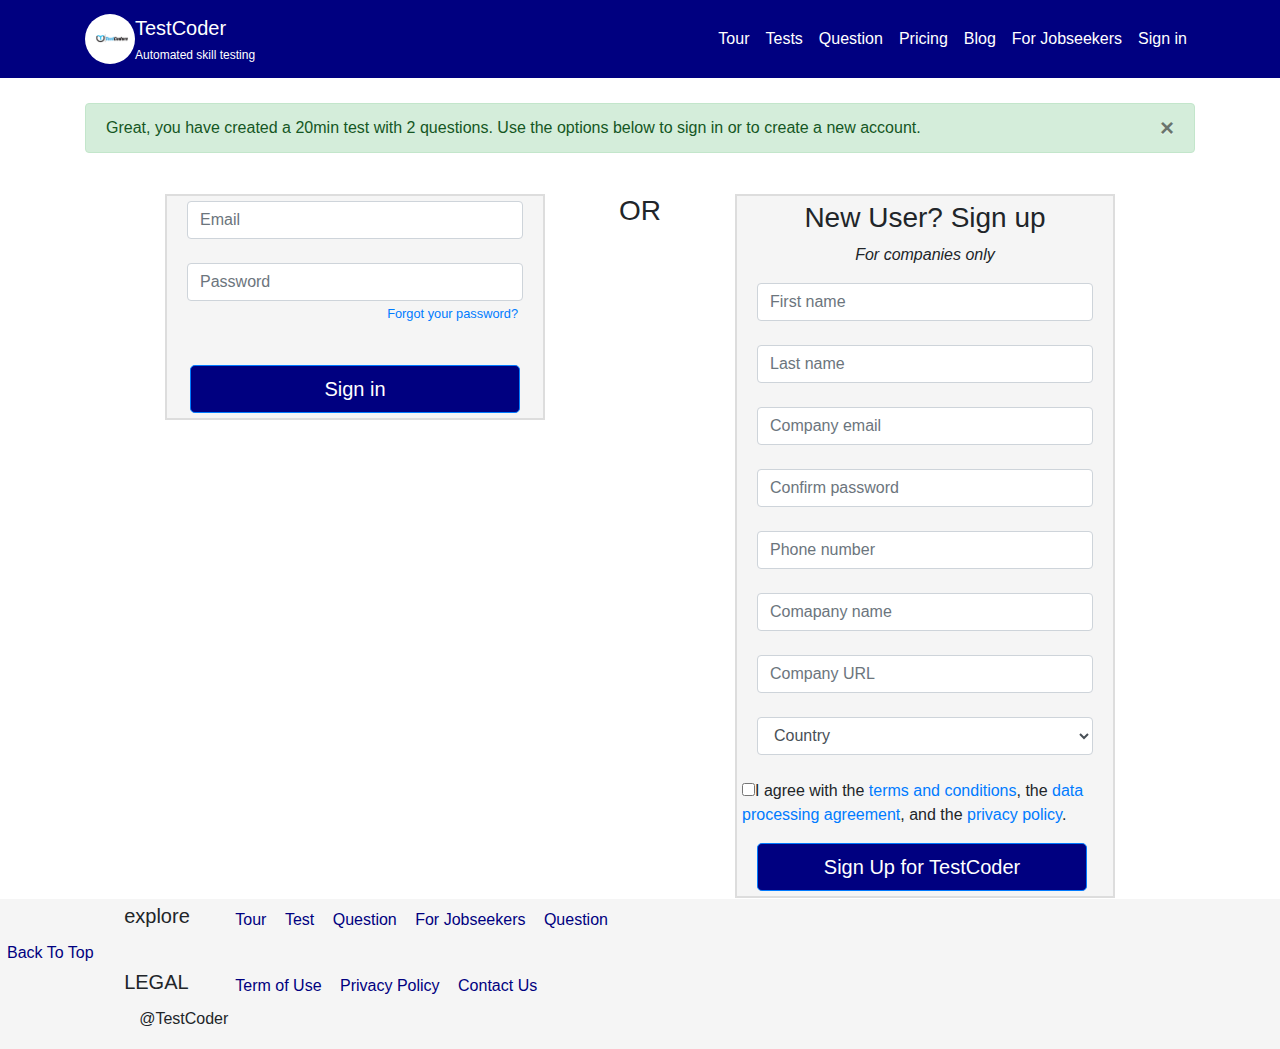
==== SignInSignUp.html @ bffd4761 "initial commit" ====
<!DOCTYPE html>
<html>
   <head>
      <meta charset="utf-8">
      <meta http-equiv="X-UA-Compatible" content="IE=edge">
      <title></title>
      <!-- <link rel="stylesheet"  href="css/bootstrap.min.css"> -->
      <link rel="stylesheet" type="text/css" href="./css/bootstrap.min.css">
      <link rel="stylesheet" type="text/css" href="./css/style.css">
      <style>
         
      </style>
   </head>
   <body>
      <nav class="navbar navbar-expand-sm navbar-blue bg-blue">
    <div class="container">
  <a href="" itemprop="url">
<img src="images/logo3.png" alt=""   class="img_logo" />
 
</a>


  <div class="logo">
  <a class="navbar-brand" href="#">TestCoder</a>
 <h6>Automated skill testing</h6>
 </div>
  
  

  <div class="collapse navbar-collapse" id="navbarSupportedContent">
    <ul class="navbar-nav mr-auto">
      

    </ul>
    
      <ul class="navbar-nav navbar-right">
    <li class="nav-item">
               <a class="nav-link" href="#">Tour</a>
            </li>
            <li class="nav-item">
               <a class="nav-link" href="Tests.html">Tests</a>
            </li>
            <li class="nav-item">
               <a class="nav-link" href="question.html">Question</a>
            </li>
            <li class="nav-item">
               <a class="nav-link" href="pricing.html">Pricing</a>
            </li>
            <li class="nav-item">
               <a class="nav-link" href="blog.html">Blog</a>
            </li>
            <li class="nav-item">
               <a class="nav-link" href="jobseeker.html">For Jobseekers</a>
            </li>
            <li class="">
      <form action="home.html" method="post">
               <a class="nav-link" href="SignInSignUp">Sign in</a>
         
            </li>
  </ul>
  </div>
</div>
</nav>
<div class="container">
    <section class="section_contain">
         <div class="Informessage-box mtop" id="Informessage-box">
            <div class="alert alert-success alert-dismissable ">
               <button type="button" class="close" data-dismiss="alert" aria-hidden="true">&times;</button>
               Great, you have created a 20min test with 2 questions. Use the options below to sign in or to create a new account.
            </div>
         </div>
      </div>
    </section>
      <div class="container">
  <section class="section_contain">
  <div class="row">
    <div class="col-sm-1">
      
    </div>
    <!-- <div class="signin"> -->
    <div class="col-sm-4 signin">
<form action="" method="post" id="sign">
      <input type="text" placeholder="Email" class="form-control first_name col-sm-11 "><br>
      <input type="password" placeholder="Password" class="form-control first_name col-sm-11 ">
      <div class="form-group no-margin-top">
                        <div class="col-xs-10 col-xs-offset-1 text-right forget">
                           <small>
                           <a href="/account/forgot-password">Forgot your password?</a>
                           </small>
                        </div>
                     </div><br>
      <center><input type="submit" name="Submit" value="Sign in" class="btn btn-lg btn1 btn-primary  btn-block"  id="button" /><center>
      </center>
                        </div>
      

    <!-- </div> -->
  
    <div class="col-sm-2">
      <center><h3>OR</h3></center>
    </div>
    <!-- <div class="signin"> -->
    <div class="col-sm-4 signup">
      <form action="" method="post">
        <div class="form-group no-margin-top">
                        <div class="text-center">
                           <h3>New User? Sign up</h3>
                           <em>For companies only</em>
                        </div>
                     </div>
      <input type="text" placeholder="First name" class="form-control first_name col-sm-11 " ><br>
      <input type="password" placeholder="Last name" class="form-control first_name col-sm-11 " id="first_name"><br>
      <input type="password" placeholder="Company email" class="form-control first_name col-sm-11 "><br>
      <input type="password" placeholder="Confirm password" class="form-control first_name col-sm-11 "><br>
      <input type="password" placeholder="Phone number" class="form-control first_name col-sm-11 "><br>
      <input type="password" placeholder="Comapany name" class="form-control first_name col-sm-11"><br>
      <input type="password" placeholder="Company URL" class="form-control first_name col-sm-11"><br>
      <select class="form-control placeholder first_name col-sm-11" data-val-length-max="50" data-val-required="The country is required." id="Country" name="Country">
         <option disabled="disabled" selected="selected" value="">Country</option>
                              <option value="Afghanistan">Afghanistan</option>
                              <option value="Albania">Albania</option>
                              <option value="Algeria">Algeria</option>
                              <option value="Andorra">Andorra</option>
                              <option value="Angola">Angola</option>
                              <option value="Antigua and Barbuda">Antigua and Barbuda</option>
                              <option value="Argentina">Argentina</option>
                              <option value="Armenia">Armenia</option>
                                 <option value="Bahamas">Bahamas</option>
                              <option value="Bahrain">Bahrain</option>
                              <option value="Bangladesh">Bangladesh</option>
                              <option value="Barbados">Barbados</option>
                              <option value="Belarus">Belarus</option>
                              <option value="Belgium">Belgium</option>
                          </select><br>
                          
                          <div class="row">

                            
                              <div class="col-sm-12">
                   
                    <p><input type="checkbox" name="checkbox">I agree with the <a href="/legal/terms-and-conditions" target="_blank">terms and conditions</a>, the <a href="/legal/data-processing-agreement" target="_blank">data processing agreement</a>, and the <a href="/legal/privacy-policy" target="_blank">privacy policy</a>.</p>
                </div>
                  <!-- <label class="text-normal" class="col-sm-8">
                                    I agree with the <a href="/legal/terms-and-conditions" target="_blank">terms and conditions</a>, the <a href="/legal/data-processing-agreement" target="_blank">data processing agreement</a>, and the <a href="/legal/privacy-policy" target="_blank">privacy policy</a>.
                                    </label> -->

                              
                       </div>
      <input type="submit" name="Submit" value="Sign Up for TestCoder" class="btn btn-lg btn-primary first_name btn-block" id="button" />
    </form>
                        </div>
      </div>
    <!-- </div> -->
  


    <div class="col-sm-1">
      
    </div>
  

</section>
</div>

      <div class="footer">
      <div class="row">
       <div class="col-sm-12">
        <div class="row">
           <div class="col-sm-1"></div>
           <div class="col-sm-6">
            <div class="form-inline">
             <div class="col-sm-2">
              <h5>explore</h5>
             </div>
             <div class="col-sm-10">
              <a class="link" href="#">Tour</a>
              <a class="link" href="#">Test</a>
              <a class="link" href="#">Question</a>
              <a class="link" href="#">For Jobseekers</a>
              <a class="link" href="#">Question</a>
             </div>
            </div>
           </div>
           <div class="form-inline">
            <div class="col-sm-12">
            </div>
           </div>
           <div class="form-inline">
            <div class="col-sm-12" >
             <a class="link" href="#" id="back" >Back To Top</a>
            </div>
           </div>
           <div class="col-sm-1"></div>
        </div>
       </div>
      </div>
      <div class="row">
       <div class="col-sm-12">
        <div class="row">
           <div class="col-sm-1"></div>
           <div class="col-sm-6">
            <div class="form-inline">
             <div class="col-sm-2">
              <h5>LEGAL</h5>
             </div>
             <div class="col-sm-10">
              <a class="link" href="#">Term of Use</a>
              <a class="link" href="#">Privacy Policy</a>
              <a class="link" href="#">Contact Us</a>
             </div>
            </div>
           </div>
        </div>
        <div class="row">
           <div class="col-sm-1"></div>
           <div class="col-sm-6">
            <div class="form-inline">
             <div class="col-sm-2">
              <div class="col-sm-10">
                 @TestCoder
              </div>
             </div>
            </div>
           </div>
        </div>
       </div>
      </div>
    </div>
   </body>
</html>
---- css/style.css ----
.navbar
		{
			background-color:#000080;
		
		}
		.btn1
		{
			background-color:#000080;
			color:white;
		}
		.nav-link
		{
		color:white;
		}
		.navbar-brand
		{
		color:white;
		}

		h6
		{
			font-size:12px;
			color:white;
		}
		.signin
		{
			border:2px solid #ddd;
			width:30%;
			height:40%;
			background-color:whitesmoke;
			padding: 5px;

		}
		.signup
		{
			border:2px solid #ddd;
			width:30%;
			background-color:whitesmoke;
			padding: 5px;
			
		}
		.link 
		{
			color:#000080;
		}
		.first_name
		{
			margin-left: 15px;
		}
		#button
		{
			width:330px ;
			background-color:#000080;
		}
		#sign
        {
        	margin-top: 20px;
        }
         .forget
         {
         	margin-right:20px;
         }
		
		#LoginForm
		{
			background-color:whitesmoke;
		}
        .container
        {
         
         z-index:500;
        }
		 .section_contain
		 {
			 padding-top:25px;
		 }
        
         .link
         {
         
         }
         .form-inline
         {
         margin-top:5px;
         }
        
         .footer
         {
         background-color:whitesmoke;
         height:150px;
         }
         .link
         {
         	padding:7px;
         }
         #back
		 {
         margin-right:400px;
		 }
		 .img_logo{
			 height:50px;
			 width:50px;
			 border-radius:30px;
		 }
		 .full-width
		 {
         display:flex;
         }
		 .col
		 {
		 background-color:lightblue;
		 height:50px;
		 border:solid lightblue;
		 border-radius: 10px;
		}
		#all
		{
			display: none;
		}
		#all:target
		{
			display: block;
		}
		 		}
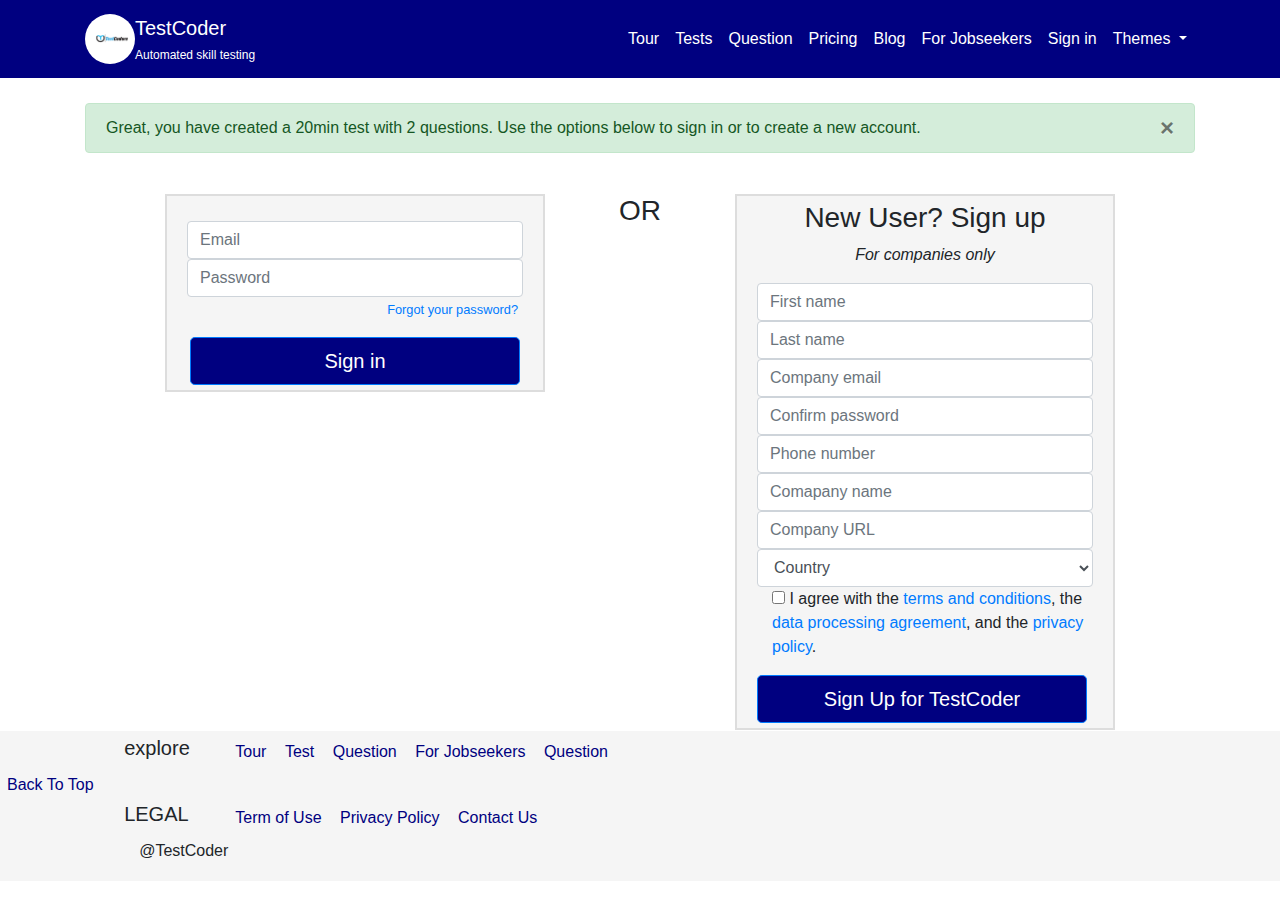
==== commit b3948f1b: "change themes" ====
--- a/SignInSignUp.html
+++ b/SignInSignUp.html
@@ -6,225 +6,231 @@
       <title></title>
       <!-- <link rel="stylesheet"  href="css/bootstrap.min.css"> -->
       <link rel="stylesheet" type="text/css" href="./css/bootstrap.min.css">
-      <link rel="stylesheet" type="text/css" href="./css/style.css">
-      <style>
-         
-      </style>
+       <link id="pagestyle" rel="stylesheet" type="text/css" href="./css/style.css">
+<script>
+function swapStyleSheet(sheet){
+   document.getElementById('pagestyle').setAttribute('href', sheet);
+}
+</script>
+      
    </head>
    <body>
       <nav class="navbar navbar-expand-sm navbar-blue bg-blue">
-    <div class="container">
-  <a href="" itemprop="url">
-<img src="images/logo3.png" alt=""   class="img_logo" />
- 
-</a>
+         <div class="container">
+            <a href="" itemprop="url">
+            <img src="images/logo3.png" alt=""   class="img_logo" />
+            </a>
+            <div class="logo">
+               <a class="navbar-brand" href="#">TestCoder</a>
+               <h6 class="automated">Automated skill testing</h6>
+            </div>
+            <div class="collapse navbar-collapse" id="navbarSupportedContent">
+               <ul class="navbar-nav mr-auto">
+               </ul>
+               <ul class="navbar-nav navbar-right">
+                  <li class="nav-item">
+                     <a class="nav-link" href="#">Tour</a>
+                  </li>
+                  <li class="nav-item">
+                     <a class="nav-link" href="Tests.html">Tests</a>
+                  </li>
+                  <li class="nav-item">
+                     <a class="nav-link" href="question.html">Question</a>
+                  </li>
+                  <li class="nav-item">
+                     <a class="nav-link" href="pricing.html">Pricing</a>
+                  </li>
+                  <li class="nav-item">
+                     <a class="nav-link" href="blog.html">Blog</a>
+                  </li>
+                  <li class="nav-item">
+                     <a class="nav-link" href="jobseeker.html">For Jobseekers</a>
+                  </li>
+                  <li class="">
+                     
+                        <a class="nav-link" href="SignInSignUp.html">Sign in</a>
+                  </li>
+                  <li class="nav-item dropdown">
+                    <a class="nav-link dropdown-toggle" href="#" id="navbardrop" data-toggle="dropdown">
+                      Themes
+                    </a>
+                    <div class="dropdown-menu">
+                     <button id="var_rush" class="btn btn-block" onclick="swapStyleSheet('./css/dark.css')">Ver_rush_green</button>
+                     <button id="var_rush" class="btn btn-block" onclick="swapStyleSheet('./css/blue.css')">Blue_bright_lepsi</button>
+                     <button id="var_rush" class="btn btn-block" onclick="swapStyleSheet('./css/default.css')">Default_blue_red</button>
+                     <button id="var_rush" class="btn btn-block" onclick="swapStyleSheet('./css/style.css')">Default</button>
+                    </div>
+                  </li>
+               </ul>
+            </div>
+         </div>
+      </nav>
+      <div class="container">
+      <section class="section_contain">
+      <div class="Informessage-box mtop" id="Informessage-box">
+      <div class="alert alert-success alert-dismissable ">
+      <button type="button" class="close" data-dismiss="alert" aria-hidden="true">&times;</button>
+      Great, you have created a 20min test with 2 questions. Use the options below to sign in or to create a new account.
+      </div>
+      </div>
+      </div>
+      </section>
+      <div class="container">
+      <section class="section_contain">
+      <div class="row">
+      <div class="col-sm-1">
+      </div>
+      <!-- <div class="signin"> -->
+      <div class="col-sm-4 signin">
+      <form action="" method="post" id="sign">
+      <input type="text" placeholder="Email" class="form-control first_name col-sm-11 ">
+      <input type="password" placeholder="Password" class="form-control first_name col-sm-11 ">
+      <div class="form-group no-margin-top">
+      <div class="col-xs-10 col-xs-offset-1 text-right forget">
+      <small>
+      <a href="/account/forgot-password">Forgot your password?</a>
+      </small>
+      </div>
+      </div>
+      <center><input type="submit" name="Submit" value="Sign in" class="btn btn-lg btn1 btn-primary  btn-block"  id="button" /><center>
+      </center>
+      </div>
+      <!-- </div> -->
+      <div class="col-sm-2">
+      <center><h3>OR</h3></center>
+      </div>
+      <!-- <div class="signin"> -->
+      <div class="col-sm-4 signup">
+      <form action="" method="post">
+      <div class="form-group no-margin-top">
+      <div class="text-center">
+      <h3>New User? Sign up</h3>
+      <em>For companies only</em>
+      </div>
+      </div>
+      <input type="text" placeholder="First name" class="form-control first_name col-sm-11 " >
+      <input type="password" placeholder="Last name" class="form-control first_name col-sm-11 " id="first_name">
+      <input type="password" placeholder="Company email" class="form-control first_name col-sm-11 ">
+      <input type="password" placeholder="Confirm password" class="form-control first_name col-sm-11 ">
+      <input type="password" placeholder="Phone number" class="form-control first_name col-sm-11 ">
+      <input type="password" placeholder="Comapany name" class="form-control first_name col-sm-11">
+      <input type="password" placeholder="Company URL" class="form-control first_name col-sm-11">
+      <select class="form-control placeholder first_name col-sm-11" data-val-length-max="50" data-val-required="The country is required." id="Country" name="Country">
+      <option disabled="disabled" selected="selected" value="">Country</option>
+      <option value="Afghanistan">Afghanistan</option>
+      <option value="Albania">Albania</option>
+      <option value="Algeria">Algeria</option>
+      <option value="Andorra">Andorra</option>
+      <option value="Angola">Angola</option>
+      <option value="Antigua and Barbuda">Antigua and Barbuda</option>
+      <option value="Argentina">Argentina</option>
+      <option value="Armenia">Armenia</option>
+      <option value="Bahamas">Bahamas</option>
+      <option value="Bahrain">Bahrain</option>
+      <option value="Bangladesh">Bangladesh</option>
+      <option value="Barbados">Barbados</option>
+      <option value="Belarus">Belarus</option>
+      <option value="Belgium">Belgium</option>
+      </select>
+      <div class="row">
+      <div class="col-sm-12 first_name">
+      <div class="form-group">
+      <div class="col-sm-12">
+      <p><input type="checkbox" name="checkbox"> I agree with the <a href="/legal/terms-and-conditions" target="_blank">terms and conditions</a>, the <a href="/legal/data-processing-agreement" target="_blank">data processing agreement</a>, and the <a href="/legal/privacy-policy" target="_blank">privacy policy</a>.</p>
+      </div>
+      <!-- <label class="text-normal" class="col-sm-8">
+         I agree with the <a href="/legal/terms-and-conditions" target="_blank">terms and conditions</a>, the <a href="/legal/data-processing-agreement" target="_blank">data processing agreement</a>, and the <a href="/legal/privacy-policy" target="_blank">privacy policy</a>.
+         </label> -->
+      </div>
+      </div>
+      </div>
+      <input type="submit" name="Submit" value="Sign Up for TestCoder" class="btn btn-lg btn-primary first_name btn-block" id="button" />
+      </form>
+      </div>
+      </div>
+      <!-- </div> -->
+      <div class="col-sm-1">
+      </div>
+      </section>
+      </div>
+      <div class="footer">
+         <div class="row">
+            <div class="col-sm-12">
+               <div class="row">
+                  <div class="col-sm-1"></div>
+                  <div class="col-sm-6">
+                     <div class="form-inline">
+                        <div class="col-sm-2">
+                           <h5>explore</h5>
+                        </div>
+                        <div class="col-sm-10">
+                           <a class="link" href="#">Tour</a>
+                           <a class="link" href="#">Test</a>
+                           <a class="link" href="#">Question</a>
+                           <a class="link" href="#">For Jobseekers</a>
+                           <a class="link" href="#">Question</a>
+                        </div>
+                     </div>
+                  </div>
+                  <div class="form-inline">
+                     <div class="col-sm-12">
+                     </div>
+                  </div>
+                  <div class="form-inline">
+                     <div class="col-sm-12" >
+                        <a class="link" href="#" id="back" >Back To Top</a>
+                     </div>
+                  </div>
+                  <div class="col-sm-1"></div>
+               </div>
+            </div>
+         </div>
+         <div class="row">
+            <div class="col-sm-12">
+               <div class="row">
+                  <div class="col-sm-1"></div>
+                  <div class="col-sm-6">
+                     <div class="form-inline">
+                        <div class="col-sm-2">
+                           <h5>LEGAL</h5>
+                        </div>
+                        <div class="col-sm-10">
+                           <a class="link" href="#">Term of Use</a>
+                           <a class="link" href="#">Privacy Policy</a>
+                           <a class="link" href="#">Contact Us</a>
+                        </div>
+                     </div>
+                  </div>
+               </div>
+               <div class="row">
+                  <div class="col-sm-1"></div>
+                  <div class="col-sm-6">
+                     <div class="form-inline">
+                        <div class="col-sm-2">
+                           <div class="col-sm-10">
+                              @TestCoder
+                           </div>
+                        </div>
+                     </div>
+                  </div>
+               </div>
+            </div>
+         </div>
+      </div>
 
 
-  <div class="logo">
-  <a class="navbar-brand" href="#">TestCoder</a>
- <h6>Automated skill testing</h6>
- </div>
-  
-  
+<script>
+   document.getElementById('change-theme-btn').addEventListener('click', function () {
+    let darkThemeEnabled = document.body.classList.toggle('navbar_theme');
+    localStorage.setItem('navbar_theme-enabled', darkThemeEnabled);
+});
 
-  <div class="collapse navbar-collapse" id="navbarSupportedContent">
-    <ul class="navbar-nav mr-auto">
-      
-
-    </ul>
-    
-      <ul class="navbar-nav navbar-right">
-    <li class="nav-item">
-               <a class="nav-link" href="#">Tour</a>
-            </li>
-            <li class="nav-item">
-               <a class="nav-link" href="Tests.html">Tests</a>
-            </li>
-            <li class="nav-item">
-               <a class="nav-link" href="question.html">Question</a>
-            </li>
-            <li class="nav-item">
-               <a class="nav-link" href="pricing.html">Pricing</a>
-            </li>
-            <li class="nav-item">
-               <a class="nav-link" href="blog.html">Blog</a>
-            </li>
-            <li class="nav-item">
-               <a class="nav-link" href="jobseeker.html">For Jobseekers</a>
-            </li>
-            <li class="">
-      <form action="home.html" method="post">
-               <a class="nav-link" href="SignInSignUp">Sign in</a>
-         
-            </li>
-  </ul>
-  </div>
-</div>
-</nav>
-<div class="container">
-    <section class="section_contain">
-         <div class="Informessage-box mtop" id="Informessage-box">
-            <div class="alert alert-success alert-dismissable ">
-               <button type="button" class="close" data-dismiss="alert" aria-hidden="true">&times;</button>
-               Great, you have created a 20min test with 2 questions. Use the options below to sign in or to create a new account.
-            </div>
-         </div>
-      </div>
-    </section>
-      <div class="container">
-  <section class="section_contain">
-  <div class="row">
-    <div class="col-sm-1">
-      
-    </div>
-    <!-- <div class="signin"> -->
-    <div class="col-sm-4 signin">
-<form action="" method="post" id="sign">
-      <input type="text" placeholder="Email" class="form-control first_name col-sm-11 "><br>
-      <input type="password" placeholder="Password" class="form-control first_name col-sm-11 ">
-      <div class="form-group no-margin-top">
-                        <div class="col-xs-10 col-xs-offset-1 text-right forget">
-                           <small>
-                           <a href="/account/forgot-password">Forgot your password?</a>
-                           </small>
-                        </div>
-                     </div><br>
-      <center><input type="submit" name="Submit" value="Sign in" class="btn btn-lg btn1 btn-primary  btn-block"  id="button" /><center>
-      </center>
-                        </div>
-      
-
-    <!-- </div> -->
-  
-    <div class="col-sm-2">
-      <center><h3>OR</h3></center>
-    </div>
-    <!-- <div class="signin"> -->
-    <div class="col-sm-4 signup">
-      <form action="" method="post">
-        <div class="form-group no-margin-top">
-                        <div class="text-center">
-                           <h3>New User? Sign up</h3>
-                           <em>For companies only</em>
-                        </div>
-                     </div>
-      <input type="text" placeholder="First name" class="form-control first_name col-sm-11 " ><br>
-      <input type="password" placeholder="Last name" class="form-control first_name col-sm-11 " id="first_name"><br>
-      <input type="password" placeholder="Company email" class="form-control first_name col-sm-11 "><br>
-      <input type="password" placeholder="Confirm password" class="form-control first_name col-sm-11 "><br>
-      <input type="password" placeholder="Phone number" class="form-control first_name col-sm-11 "><br>
-      <input type="password" placeholder="Comapany name" class="form-control first_name col-sm-11"><br>
-      <input type="password" placeholder="Company URL" class="form-control first_name col-sm-11"><br>
-      <select class="form-control placeholder first_name col-sm-11" data-val-length-max="50" data-val-required="The country is required." id="Country" name="Country">
-         <option disabled="disabled" selected="selected" value="">Country</option>
-                              <option value="Afghanistan">Afghanistan</option>
-                              <option value="Albania">Albania</option>
-                              <option value="Algeria">Algeria</option>
-                              <option value="Andorra">Andorra</option>
-                              <option value="Angola">Angola</option>
-                              <option value="Antigua and Barbuda">Antigua and Barbuda</option>
-                              <option value="Argentina">Argentina</option>
-                              <option value="Armenia">Armenia</option>
-                                 <option value="Bahamas">Bahamas</option>
-                              <option value="Bahrain">Bahrain</option>
-                              <option value="Bangladesh">Bangladesh</option>
-                              <option value="Barbados">Barbados</option>
-                              <option value="Belarus">Belarus</option>
-                              <option value="Belgium">Belgium</option>
-                          </select><br>
-                          
-                          <div class="row">
-
-                            
-                              <div class="col-sm-12">
-                   
-                    <p><input type="checkbox" name="checkbox">I agree with the <a href="/legal/terms-and-conditions" target="_blank">terms and conditions</a>, the <a href="/legal/data-processing-agreement" target="_blank">data processing agreement</a>, and the <a href="/legal/privacy-policy" target="_blank">privacy policy</a>.</p>
-                </div>
-                  <!-- <label class="text-normal" class="col-sm-8">
-                                    I agree with the <a href="/legal/terms-and-conditions" target="_blank">terms and conditions</a>, the <a href="/legal/data-processing-agreement" target="_blank">data processing agreement</a>, and the <a href="/legal/privacy-policy" target="_blank">privacy policy</a>.
-                                    </label> -->
-
-                              
-                       </div>
-      <input type="submit" name="Submit" value="Sign Up for TestCoder" class="btn btn-lg btn-primary first_name btn-block" id="button" />
-    </form>
-                        </div>
-      </div>
-    <!-- </div> -->
-  
-
-
-    <div class="col-sm-1">
-      
-    </div>
-  
-
-</section>
-</div>
-
-      <div class="footer">
-      <div class="row">
-       <div class="col-sm-12">
-        <div class="row">
-           <div class="col-sm-1"></div>
-           <div class="col-sm-6">
-            <div class="form-inline">
-             <div class="col-sm-2">
-              <h5>explore</h5>
-             </div>
-             <div class="col-sm-10">
-              <a class="link" href="#">Tour</a>
-              <a class="link" href="#">Test</a>
-              <a class="link" href="#">Question</a>
-              <a class="link" href="#">For Jobseekers</a>
-              <a class="link" href="#">Question</a>
-             </div>
-            </div>
-           </div>
-           <div class="form-inline">
-            <div class="col-sm-12">
-            </div>
-           </div>
-           <div class="form-inline">
-            <div class="col-sm-12" >
-             <a class="link" href="#" id="back" >Back To Top</a>
-            </div>
-           </div>
-           <div class="col-sm-1"></div>
-        </div>
-       </div>
-      </div>
-      <div class="row">
-       <div class="col-sm-12">
-        <div class="row">
-           <div class="col-sm-1"></div>
-           <div class="col-sm-6">
-            <div class="form-inline">
-             <div class="col-sm-2">
-              <h5>LEGAL</h5>
-             </div>
-             <div class="col-sm-10">
-              <a class="link" href="#">Term of Use</a>
-              <a class="link" href="#">Privacy Policy</a>
-              <a class="link" href="#">Contact Us</a>
-             </div>
-            </div>
-           </div>
-        </div>
-        <div class="row">
-           <div class="col-sm-1"></div>
-           <div class="col-sm-6">
-            <div class="form-inline">
-             <div class="col-sm-2">
-              <div class="col-sm-10">
-                 @TestCoder
-              </div>
-             </div>
-            </div>
-           </div>
-        </div>
-       </div>
-      </div>
-    </div>
+if (JSON.parse(localStorage.getItem('navbar_theme-enabled'))) {
+    document.body.classList.add('navbar_theme');
+}
+</script>
+      <script src="https://ajax.googleapis.com/ajax/libs/jquery/3.4.0/jquery.min.js"></script>
+  <script src="https://cdnjs.cloudflare.com/ajax/libs/popper.js/1.14.7/umd/popper.min.js"></script>
+  <script src="https://maxcdn.bootstrapcdn.com/bootstrap/4.3.1/js/bootstrap.min.js"></script>
    </body>
 </html>